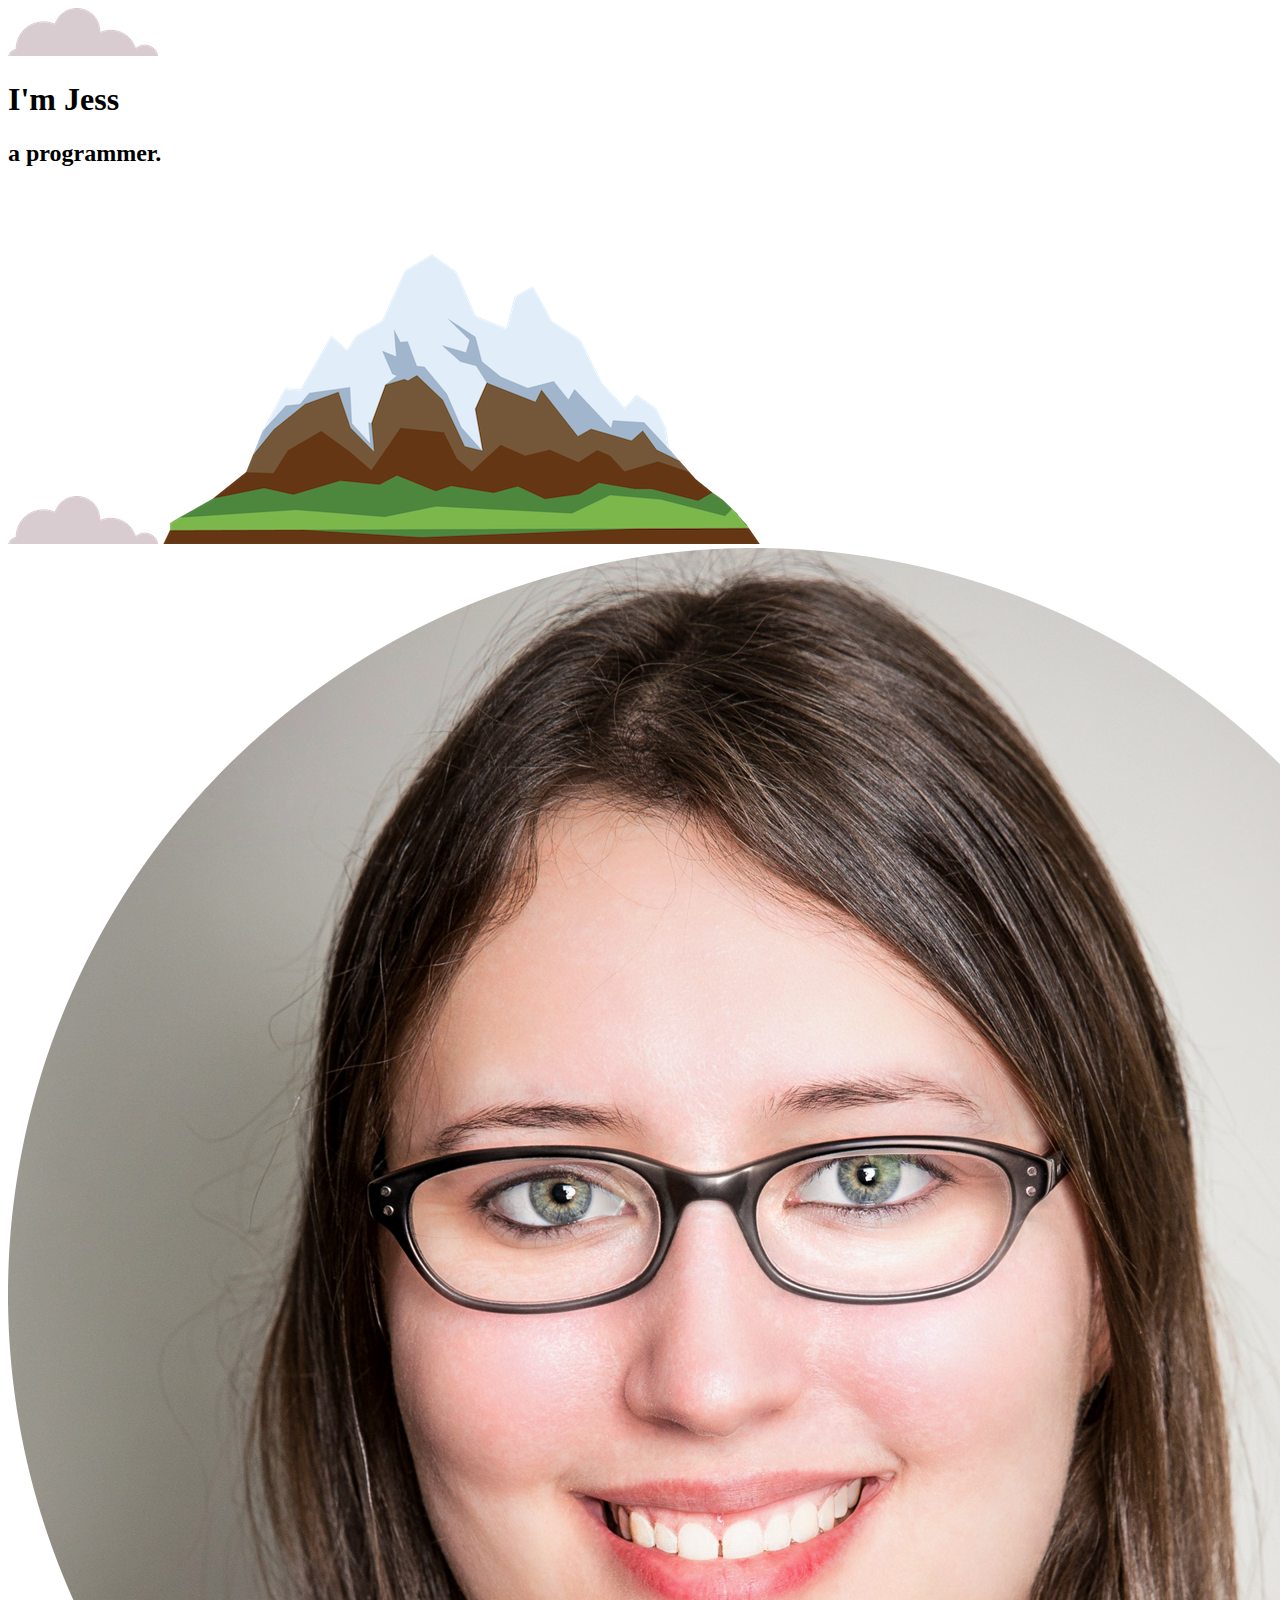
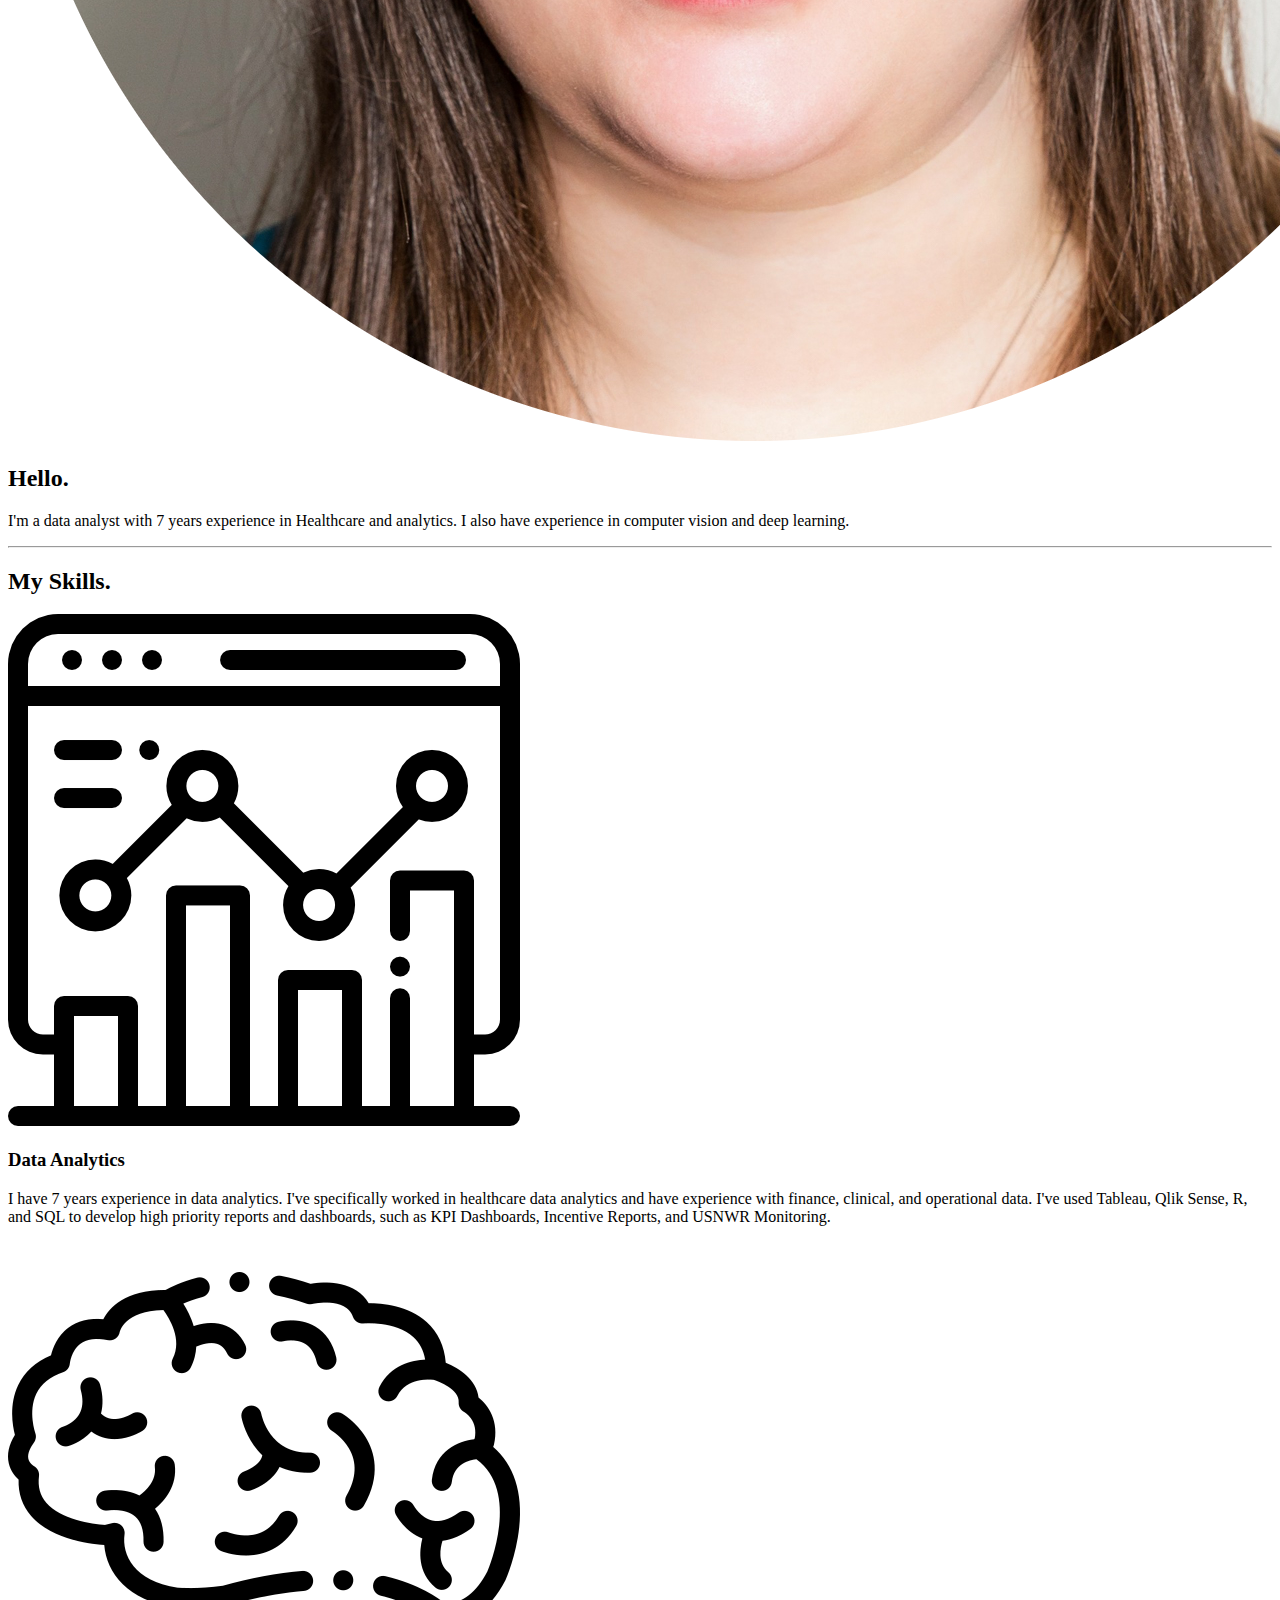
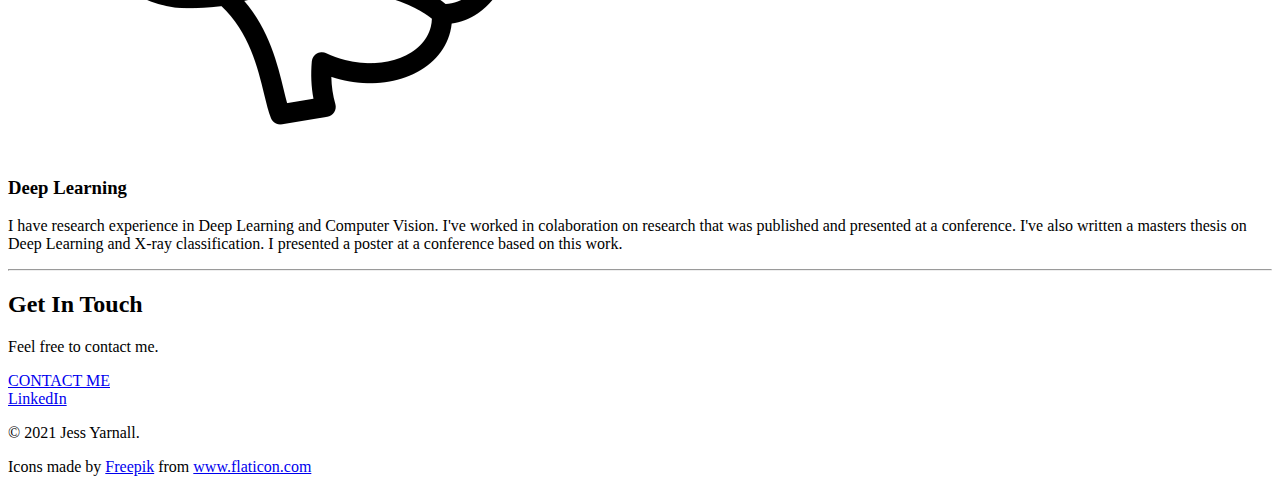
==== docs/index.html @ ccbbdfe1 "update folders" ====
<!DOCTYPE html>
<html lang="en" dir="ltr">

<head>
  <meta charset="utf-8">
  <title>Jess Yarnall</title>
  <link href="https://fonts.googleapis.com/css2?family=Jost:wght@300&family=Kaushan+Script&family=Nanum+Pen+Script&display=swap" rel="stylesheet">
  <link rel="stylesheet" href="css/styles.css">
</head>

<body>
  <div class="top-container">
    <img class="top-cloud" src="images/cloud.png" alt="cloud-img">
    <h1>I'm Jess</h1>
    <h2>a <span>pro</span>grammer.</h2>
    <img class="bottom-cloud" src="images/cloud.png" alt="cloud-img">
    <img src="images/mountain.png" alt="mountain-img">
  </div>
  <div class="middle-container">
    <div class="profile">
      <img class='profile-picture' src="images/jyarnall-modified.png" alt="Jess profile">
      <h2>Hello.</h2>
      <p>I'm a data analyst with 7 years experience in Healthcare and analytics. I also have experience in computer vision and deep learning.</p>
    </div>
    <hr>
    <div class="skills">
      <h2>My Skills.</h2>
      <div class="skill-row">
        <img class="skill-icons" src="images/analytics.png" alt="">
        <h3>Data Analytics</h3>
        <p>I have 7 years experience in data analytics. I've specifically worked in healthcare data analytics and have experience with finance, clinical, and operational data.
        I've used Tableau, Qlik Sense, R, and SQL to develop high priority reports and dashboards, such as KPI Dashboards, Incentive Reports, and USNWR Monitoring.</p>
      </div>
      <div class="skill-row">
        <img class="skill-icons" src="images/brainstorm.png" alt="">
        <h3>Deep Learning</h3>
        <p>I have research experience in Deep Learning and Computer Vision. I've worked in colaboration on research that was published and presented at a conference. I've also
          written a masters thesis on Deep Learning and X-ray classification. I presented a poster at a conference based on this work.</p>
      </div>
    </div>
    <hr>
    <div class="contact-me">
      <h2>Get In Touch</h2>
      <!-- <h3>Lorem ipsum dolor sit amet, non elit.</h3> -->
      <p>Feel free to contact me.</p>
      <a class="btn" href="mailto:jesseyarnall@gmail.com">CONTACT ME</a>
    </div>
  </div>


  <div class="bottom-container">
    <a class="footer-link" href="https://www.linkedin.com/in/jessica-yarnall/">LinkedIn</a>
    <!--
    <a class="footer-link" href="https://twitter.com/">Twitter</a>
    <a class="footer-link" href="https://www.appbrewery.co/">Website</a>
    -->
    <p>© 2021 Jess Yarnall.</p>
  </div>
  <div class="footer-refs">Icons made by <a href="https://www.freepik.com" title="Freepik">Freepik</a> from <a href="https://www.flaticon.com/" title="Flaticon">www.flaticon.com</a></div>
</body>

</html>
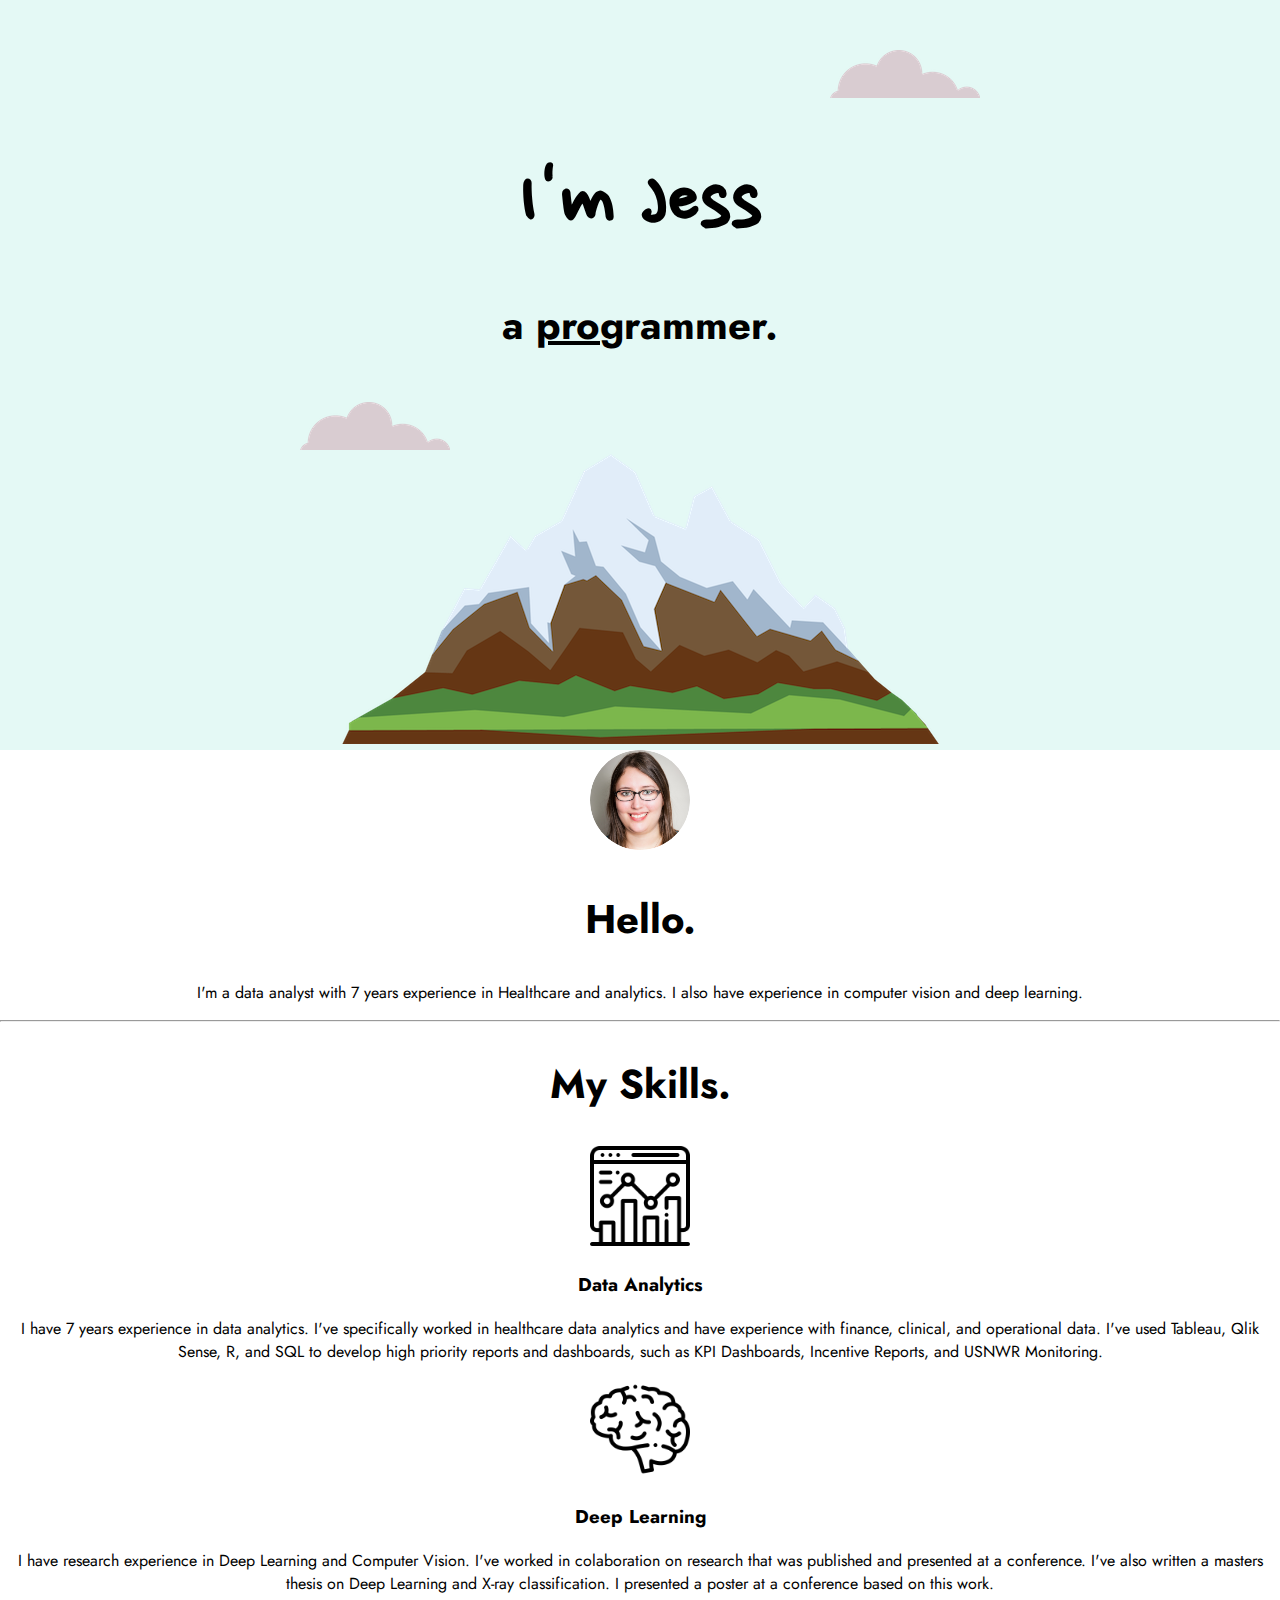
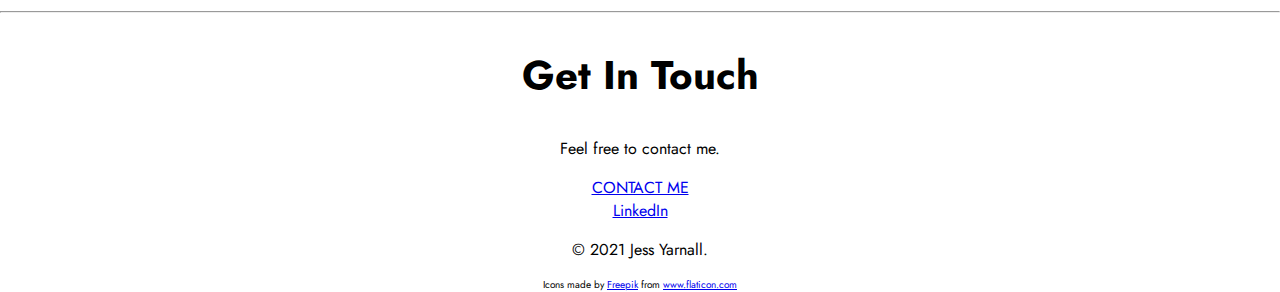
==== commit 7f062ffb: "update filepath" ====
--- a/docs/index.html
+++ b/docs/index.html
@@ -1,62 +1,62 @@
-<!DOCTYPE html>
-<html lang="en" dir="ltr">
-
-<head>
-  <meta charset="utf-8">
-  <title>Jess Yarnall</title>
-  <link href="https://fonts.googleapis.com/css2?family=Jost:wght@300&family=Kaushan+Script&family=Nanum+Pen+Script&display=swap" rel="stylesheet">
-  <link rel="stylesheet" href="css/styles.css">
-</head>
-
-<body>
-  <div class="top-container">
-    <img class="top-cloud" src="images/cloud.png" alt="cloud-img">
-    <h1>I'm Jess</h1>
-    <h2>a <span>pro</span>grammer.</h2>
-    <img class="bottom-cloud" src="images/cloud.png" alt="cloud-img">
-    <img src="images/mountain.png" alt="mountain-img">
-  </div>
-  <div class="middle-container">
-    <div class="profile">
-      <img class='profile-picture' src="images/jyarnall-modified.png" alt="Jess profile">
-      <h2>Hello.</h2>
-      <p>I'm a data analyst with 7 years experience in Healthcare and analytics. I also have experience in computer vision and deep learning.</p>
-    </div>
-    <hr>
-    <div class="skills">
-      <h2>My Skills.</h2>
-      <div class="skill-row">
-        <img class="skill-icons" src="images/analytics.png" alt="">
-        <h3>Data Analytics</h3>
-        <p>I have 7 years experience in data analytics. I've specifically worked in healthcare data analytics and have experience with finance, clinical, and operational data.
-        I've used Tableau, Qlik Sense, R, and SQL to develop high priority reports and dashboards, such as KPI Dashboards, Incentive Reports, and USNWR Monitoring.</p>
-      </div>
-      <div class="skill-row">
-        <img class="skill-icons" src="images/brainstorm.png" alt="">
-        <h3>Deep Learning</h3>
-        <p>I have research experience in Deep Learning and Computer Vision. I've worked in colaboration on research that was published and presented at a conference. I've also
-          written a masters thesis on Deep Learning and X-ray classification. I presented a poster at a conference based on this work.</p>
-      </div>
-    </div>
-    <hr>
-    <div class="contact-me">
-      <h2>Get In Touch</h2>
-      <!-- <h3>Lorem ipsum dolor sit amet, non elit.</h3> -->
-      <p>Feel free to contact me.</p>
-      <a class="btn" href="mailto:jesseyarnall@gmail.com">CONTACT ME</a>
-    </div>
-  </div>
-
-
-  <div class="bottom-container">
-    <a class="footer-link" href="https://www.linkedin.com/in/jessica-yarnall/">LinkedIn</a>
-    <!--
-    <a class="footer-link" href="https://twitter.com/">Twitter</a>
-    <a class="footer-link" href="https://www.appbrewery.co/">Website</a>
-    -->
-    <p>© 2021 Jess Yarnall.</p>
-  </div>
-  <div class="footer-refs">Icons made by <a href="https://www.freepik.com" title="Freepik">Freepik</a> from <a href="https://www.flaticon.com/" title="Flaticon">www.flaticon.com</a></div>
-</body>
-
-</html>
+<!DOCTYPE html>
+<html lang="en" dir="ltr">
+
+<head>
+  <meta charset="utf-8">
+  <title>Jess Yarnall</title>
+  <link href="https://fonts.googleapis.com/css2?family=Jost:wght@300&family=Kaushan+Script&family=Nanum+Pen+Script&display=swap" rel="stylesheet">
+  <link rel="stylesheet" href="CSS/styles.css">
+</head>
+
+<body>
+  <div class="top-container">
+    <img class="top-cloud" src="images/cloud.png" alt="cloud-img">
+    <h1>I'm Jess</h1>
+    <h2>a <span>pro</span>grammer.</h2>
+    <img class="bottom-cloud" src="images/cloud.png" alt="cloud-img">
+    <img src="images/mountain.png" alt="mountain-img">
+  </div>
+  <div class="middle-container">
+    <div class="profile">
+      <img class='profile-picture' src="images/jyarnall-modified.png" alt="Jess profile">
+      <h2>Hello.</h2>
+      <p>I'm a data analyst with 7 years experience in Healthcare and analytics. I also have experience in computer vision and deep learning.</p>
+    </div>
+    <hr>
+    <div class="skills">
+      <h2>My Skills.</h2>
+      <div class="skill-row">
+        <img class="skill-icons" src="images/analytics.png" alt="">
+        <h3>Data Analytics</h3>
+        <p>I have 7 years experience in data analytics. I've specifically worked in healthcare data analytics and have experience with finance, clinical, and operational data.
+        I've used Tableau, Qlik Sense, R, and SQL to develop high priority reports and dashboards, such as KPI Dashboards, Incentive Reports, and USNWR Monitoring.</p>
+      </div>
+      <div class="skill-row">
+        <img class="skill-icons" src="images/brainstorm.png" alt="">
+        <h3>Deep Learning</h3>
+        <p>I have research experience in Deep Learning and Computer Vision. I've worked in colaboration on research that was published and presented at a conference. I've also
+          written a masters thesis on Deep Learning and X-ray classification. I presented a poster at a conference based on this work.</p>
+      </div>
+    </div>
+    <hr>
+    <div class="contact-me">
+      <h2>Get In Touch</h2>
+      <!-- <h3>Lorem ipsum dolor sit amet, non elit.</h3> -->
+      <p>Feel free to contact me.</p>
+      <a class="btn" href="mailto:jesseyarnall@gmail.com">CONTACT ME</a>
+    </div>
+  </div>
+
+
+  <div class="bottom-container">
+    <a class="footer-link" href="https://www.linkedin.com/in/jessica-yarnall/">LinkedIn</a>
+    <!--
+    <a class="footer-link" href="https://twitter.com/">Twitter</a>
+    <a class="footer-link" href="https://www.appbrewery.co/">Website</a>
+    -->
+    <p>© 2021 Jess Yarnall.</p>
+  </div>
+  <div class="footer-refs">Icons made by <a href="https://www.freepik.com" title="Freepik">Freepik</a> from <a href="https://www.flaticon.com/" title="Flaticon">www.flaticon.com</a></div>
+</body>
+
+</html>
--- a/docs/CSS/styles.css
+++ b/docs/CSS/styles.css
@@ -0,0 +1,58 @@
+body {
+  margin: 0;
+  text-align: center;
+  font-family: 'Jost', sans-serif;
+}
+
+h1 {
+  font-size: 5.625rem;
+  margin: 50px auto 0 auto;
+  font-family: 'Nanum Pen Script', cursive;
+}
+
+h2 {
+  font-size: 2.5rem;
+  font-family: 'Jost', sans-serif;
+}
+
+.top-container {
+  background-color: #E4F9F5;
+  position: relative;
+  padding-top: 100px;
+}
+
+.middle-container {
+
+}
+
+.bottom-container {
+
+}
+.top-cloud{
+  position: absolute;
+  top: 50px;
+  right: 300px
+}
+
+.bottom-cloud {
+  position: absolute;
+  left: 300px;
+  bottom: 300px;
+}
+
+span{
+  text-decoration: underline;
+}
+
+.profile-picture {
+  border-radius: 100%;
+  width: 100px;
+}
+
+.skill-icons {
+  width: 100px
+}
+
+.footer-refs {
+  font-size: 10px;
+}
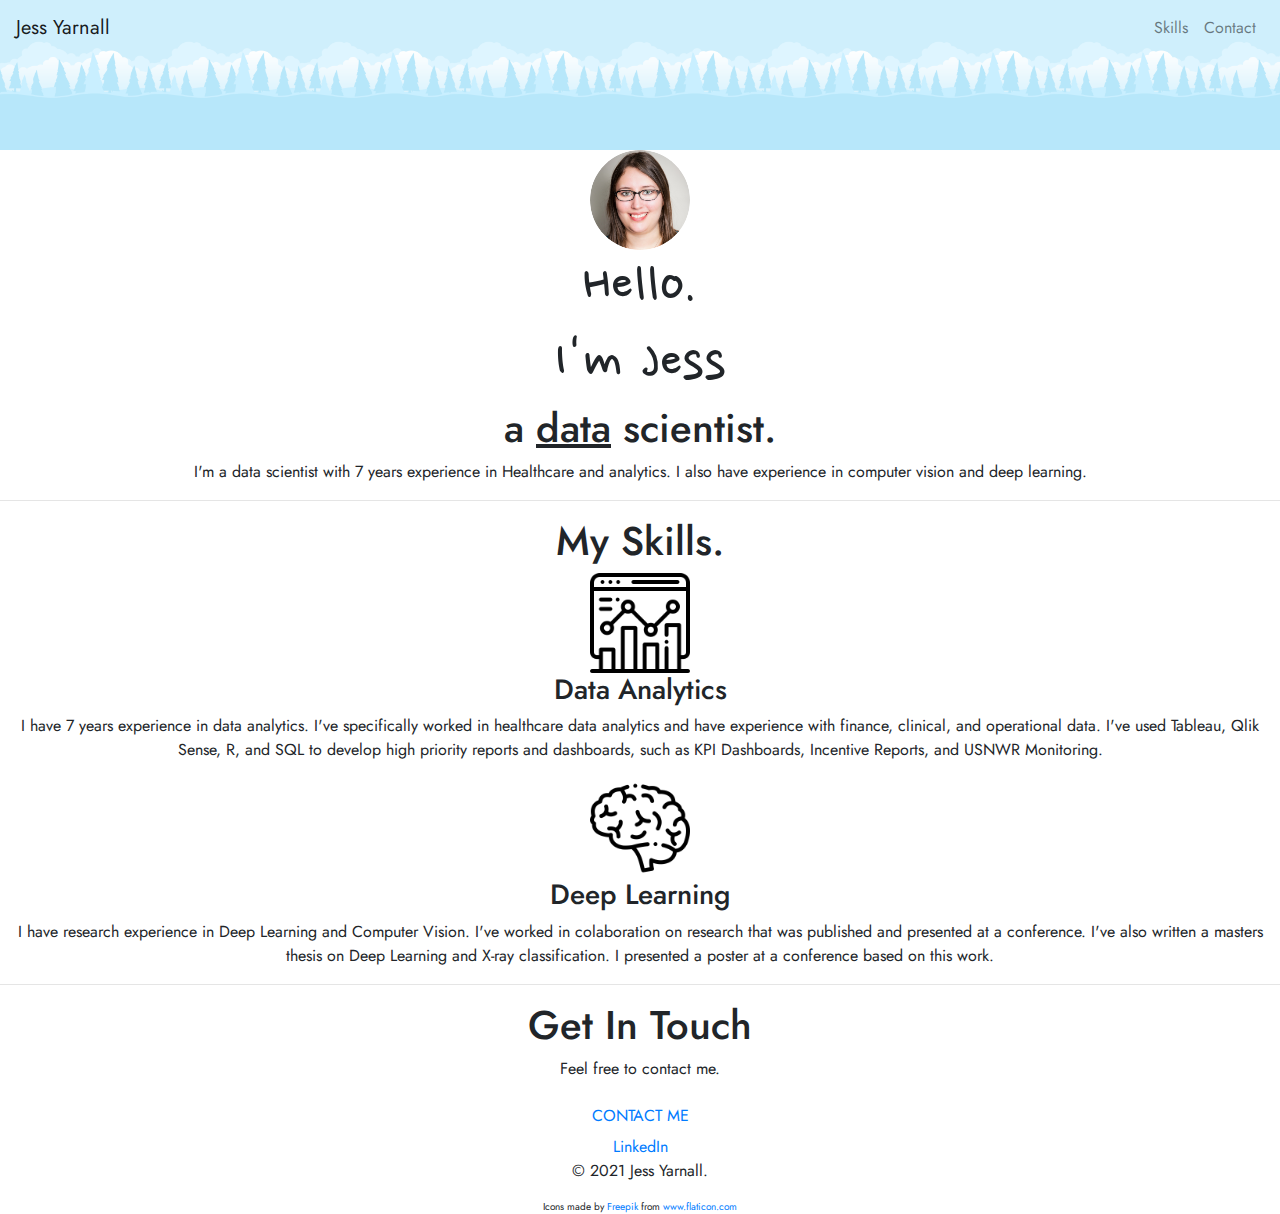
==== commit f60a9643: "Update with bootstrap" ====
--- a/docs/index.html
+++ b/docs/index.html
@@ -4,26 +4,56 @@
 <head>
   <meta charset="utf-8">
   <title>Jess Yarnall</title>
+    <link rel="stylesheet" href="https://maxcdn.bootstrapcdn.com/bootstrap/4.0.0/css/bootstrap.min.css" integrity="sha384-Gn5384xqQ1aoWXA+058RXPxPg6fy4IWvTNh0E263XmFcJlSAwiGgFAW/dAiS6JXm" crossorigin="anonymous">
   <link href="https://fonts.googleapis.com/css2?family=Jost:wght@300&family=Kaushan+Script&family=Nanum+Pen+Script&display=swap" rel="stylesheet">
   <link rel="stylesheet" href="CSS/styles.css">
+
+  <!-- Bootstrap Scripts -->
+  <script src="https://code.jquery.com/jquery-3.2.1.slim.min.js" integrity="sha384-KJ3o2DKtIkvYIK3UENzmM7KCkRr/rE9/Qpg6aAZGJwFDMVNA/GpGFF93hXpG5KkN" crossorigin="anonymous"></script>
+  <script src="https://cdnjs.cloudflare.com/ajax/libs/popper.js/1.12.9/umd/popper.min.js" integrity="sha384-ApNbgh9B+Y1QKtv3Rn7W3mgPxhU9K/ScQsAP7hUibX39j7fakFPskvXusvfa0b4Q" crossorigin="anonymous"></script>
+  <script src="https://maxcdn.bootstrapcdn.com/bootstrap/4.0.0/js/bootstrap.min.js" integrity="sha384-JZR6Spejh4U02d8jOt6vLEHfe/JQGiRRSQQxSfFWpi1MquVdAyjUar5+76PVCmYl" crossorigin="anonymous"></script>
 </head>
 
 <body>
   <div class="top-container">
-    <img class="top-cloud" src="images/cloud.png" alt="cloud-img">
-    <h1>I'm Jess</h1>
-    <h2>a <span>pro</span>grammer.</h2>
-    <img class="bottom-cloud" src="images/cloud.png" alt="cloud-img">
-    <img src="images/mountain.png" alt="mountain-img">
+    <nav class="navbar navbar-expand-lg navbar-light">
+
+      <a class="navbar-brand" href="">Jess Yarnall</a>
+
+      <button class="navbar-toggler" type="button" data-toggle="collapse" data-target="#navbarTogglerDemo02">
+          <span class="navbar-toggler-icon"></span>
+      </button>
+
+      <div class="collapse navbar-collapse" id="navbarTogglerDemo02">
+
+        <ul class="navbar-nav ml-auto">
+          <li class="nav-item">
+            <a class="nav-link" href="#skills">Skills</a>
+          </li>
+          <li class="nav-item">
+            <a class="nav-link" href="#footer">Contact</a>
+          </li>
+        </ul>
+
+      </div>
+    </nav>
+
+    <!-- <img class="top-cloud" src="images/cloud.png" alt="cloud-img"> -->
+    <!-- <img class="bottom-cloud" src="images/cloud.png" alt="cloud-img"> -->
+    <!-- <img src="images/backgroundForest.png" alt="mountain-img"> -->
   </div>
   <div class="middle-container">
     <div class="profile">
       <img class='profile-picture' src="images/jyarnall-modified.png" alt="Jess profile">
-      <h2>Hello.</h2>
-      <p>I'm a data analyst with 7 years experience in Healthcare and analytics. I also have experience in computer vision and deep learning.</p>
+      <div>
+        <h1>Hello.</h1>
+        <h1>I'm Jess</h1>
+        <h2>a <span>data</span> scientist.</h2>
+      </div>
+      <p>I'm a data scientist with 7 years experience in Healthcare and analytics. I also have experience in computer vision and deep learning.</p>
     </div>
     <hr>
-    <div class="skills">
+    <div class="skills" id="skills">
       <h2>My Skills.</h2>
       <div class="skill-row">
         <img class="skill-icons" src="images/analytics.png" alt="">
@@ -39,7 +69,7 @@
       </div>
     </div>
     <hr>
-    <div class="contact-me">
+    <div class="contact-me" id="footer">
       <h2>Get In Touch</h2>
       <!-- <h3>Lorem ipsum dolor sit amet, non elit.</h3> -->
       <p>Feel free to contact me.</p>
--- a/docs/CSS/styles.css
+++ b/docs/CSS/styles.css
@@ -1,58 +1,62 @@
-body {
-  margin: 0;
-  text-align: center;
-  font-family: 'Jost', sans-serif;
-}
-
-h1 {
-  font-size: 5.625rem;
-  margin: 50px auto 0 auto;
-  font-family: 'Nanum Pen Script', cursive;
-}
-
-h2 {
-  font-size: 2.5rem;
-  font-family: 'Jost', sans-serif;
-}
-
-.top-container {
-  background-color: #E4F9F5;
-  position: relative;
-  padding-top: 100px;
-}
-
-.middle-container {
-
-}
-
-.bottom-container {
-
-}
-.top-cloud{
-  position: absolute;
-  top: 50px;
-  right: 300px
-}
-
-.bottom-cloud {
-  position: absolute;
-  left: 300px;
-  bottom: 300px;
-}
-
-span{
-  text-decoration: underline;
-}
-
-.profile-picture {
-  border-radius: 100%;
-  width: 100px;
-}
-
-.skill-icons {
-  width: 100px
-}
-
-.footer-refs {
-  font-size: 10px;
-}
+body {
+  margin: 0;
+  text-align: center;
+  font-family: 'Jost', sans-serif;
+}
+
+h1 {
+  font-size: 4rem;
+  margin: 0px auto 0 auto;
+  font-family: 'Nanum Pen Script', cursive;
+}
+
+h2 {
+  font-size: 2.5rem;
+  font-family: 'Jost', sans-serif;
+}
+
+.top-container {
+  background-color: #E4F9F5;
+  background-image: url("../images/backgroundForest.png");
+  background-repeat: repeat-x;
+  background-size: 150px;
+  position: relative;
+  height: 150px;
+
+}
+
+.middle-container {
+
+}
+
+.bottom-container {
+
+}
+.top-cloud{
+  position: absolute;
+  top: 50px;
+  right: 300px
+}
+
+.bottom-cloud {
+  position: absolute;
+  left: 300px;
+  bottom: 300px;
+}
+
+span{
+  text-decoration: underline;
+}
+
+.profile-picture {
+  border-radius: 100%;
+  width: 100px;
+}
+
+.skill-icons {
+  width: 100px
+}
+
+.footer-refs {
+  font-size: 10px;
+}
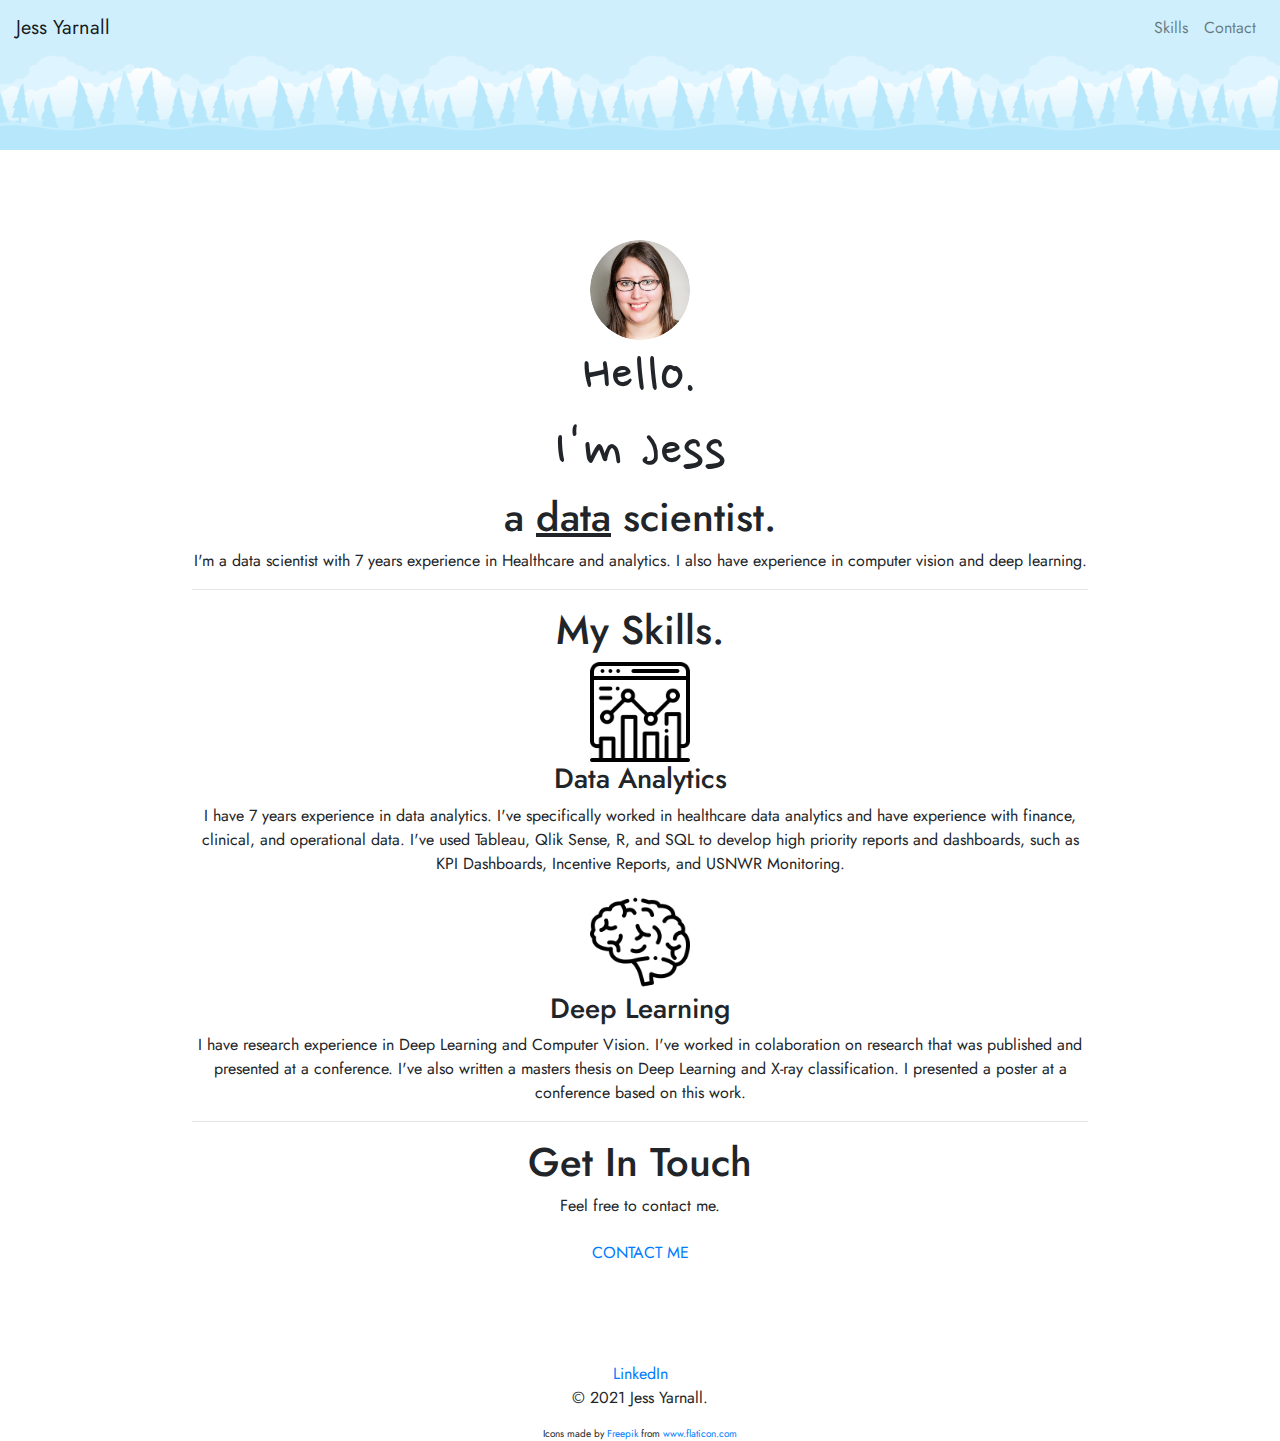
==== commit 518dbe0d: "add responsive layout" ====
--- a/docs/index.html
+++ b/docs/index.html
@@ -1,92 +1,97 @@
-<!DOCTYPE html>
-<html lang="en" dir="ltr">
-
-<head>
-  <meta charset="utf-8">
-  <title>Jess Yarnall</title>
-    <link rel="stylesheet" href="https://maxcdn.bootstrapcdn.com/bootstrap/4.0.0/css/bootstrap.min.css" integrity="sha384-Gn5384xqQ1aoWXA+058RXPxPg6fy4IWvTNh0E263XmFcJlSAwiGgFAW/dAiS6JXm" crossorigin="anonymous">
-  <link href="https://fonts.googleapis.com/css2?family=Jost:wght@300&family=Kaushan+Script&family=Nanum+Pen+Script&display=swap" rel="stylesheet">
-  <link rel="stylesheet" href="CSS/styles.css">
-
-  <!-- Bootstrap Scripts -->
-  <script src="https://code.jquery.com/jquery-3.2.1.slim.min.js" integrity="sha384-KJ3o2DKtIkvYIK3UENzmM7KCkRr/rE9/Qpg6aAZGJwFDMVNA/GpGFF93hXpG5KkN" crossorigin="anonymous"></script>
-  <script src="https://cdnjs.cloudflare.com/ajax/libs/popper.js/1.12.9/umd/popper.min.js" integrity="sha384-ApNbgh9B+Y1QKtv3Rn7W3mgPxhU9K/ScQsAP7hUibX39j7fakFPskvXusvfa0b4Q" crossorigin="anonymous"></script>
-  <script src="https://maxcdn.bootstrapcdn.com/bootstrap/4.0.0/js/bootstrap.min.js" integrity="sha384-JZR6Spejh4U02d8jOt6vLEHfe/JQGiRRSQQxSfFWpi1MquVdAyjUar5+76PVCmYl" crossorigin="anonymous"></script>
-</head>
-
-<body>
-  <div class="top-container">
-    <nav class="navbar navbar-expand-lg navbar-light">
-
-      <a class="navbar-brand" href="">Jess Yarnall</a>
-
-      <button class="navbar-toggler" type="button" data-toggle="collapse" data-target="#navbarTogglerDemo02">
-          <span class="navbar-toggler-icon"></span>
-      </button>
-
-      <div class="collapse navbar-collapse" id="navbarTogglerDemo02">
-
-        <ul class="navbar-nav ml-auto">
-          <li class="nav-item">
-            <a class="nav-link" href="#skills">Skills</a>
-          </li>
-          <li class="nav-item">
-            <a class="nav-link" href="#footer">Contact</a>
-          </li>
-        </ul>
-
-      </div>
-    </nav>
-
-    <!-- <img class="top-cloud" src="images/cloud.png" alt="cloud-img"> -->
-    <!-- <img class="bottom-cloud" src="images/cloud.png" alt="cloud-img"> -->
-    <!-- <img src="images/backgroundForest.png" alt="mountain-img"> -->
-  </div>
-  <div class="middle-container">
-    <div class="profile">
-      <img class='profile-picture' src="images/jyarnall-modified.png" alt="Jess profile">
-      <div>
-        <h1>Hello.</h1>
-        <h1>I'm Jess</h1>
-        <h2>a <span>data</span> scientist.</h2>
-      </div>
-      <p>I'm a data scientist with 7 years experience in Healthcare and analytics. I also have experience in computer vision and deep learning.</p>
-    </div>
-    <hr>
-    <div class="skills" id="skills">
-      <h2>My Skills.</h2>
-      <div class="skill-row">
-        <img class="skill-icons" src="images/analytics.png" alt="">
-        <h3>Data Analytics</h3>
-        <p>I have 7 years experience in data analytics. I've specifically worked in healthcare data analytics and have experience with finance, clinical, and operational data.
-        I've used Tableau, Qlik Sense, R, and SQL to develop high priority reports and dashboards, such as KPI Dashboards, Incentive Reports, and USNWR Monitoring.</p>
-      </div>
-      <div class="skill-row">
-        <img class="skill-icons" src="images/brainstorm.png" alt="">
-        <h3>Deep Learning</h3>
-        <p>I have research experience in Deep Learning and Computer Vision. I've worked in colaboration on research that was published and presented at a conference. I've also
-          written a masters thesis on Deep Learning and X-ray classification. I presented a poster at a conference based on this work.</p>
-      </div>
-    </div>
-    <hr>
-    <div class="contact-me" id="footer">
-      <h2>Get In Touch</h2>
-      <!-- <h3>Lorem ipsum dolor sit amet, non elit.</h3> -->
-      <p>Feel free to contact me.</p>
-      <a class="btn" href="mailto:jesseyarnall@gmail.com">CONTACT ME</a>
-    </div>
-  </div>
-
-
-  <div class="bottom-container">
-    <a class="footer-link" href="https://www.linkedin.com/in/jessica-yarnall/">LinkedIn</a>
-    <!--
-    <a class="footer-link" href="https://twitter.com/">Twitter</a>
-    <a class="footer-link" href="https://www.appbrewery.co/">Website</a>
-    -->
-    <p>© 2021 Jess Yarnall.</p>
-  </div>
-  <div class="footer-refs">Icons made by <a href="https://www.freepik.com" title="Freepik">Freepik</a> from <a href="https://www.flaticon.com/" title="Flaticon">www.flaticon.com</a></div>
-</body>
-
-</html>
+<!DOCTYPE html>
+<html lang="en" dir="ltr">
+
+<head>
+  <meta charset="utf-8">
+  <title>Jess Yarnall</title>
+  <link rel="stylesheet" href="https://maxcdn.bootstrapcdn.com/bootstrap/4.0.0/css/bootstrap.min.css" integrity="sha384-Gn5384xqQ1aoWXA+058RXPxPg6fy4IWvTNh0E263XmFcJlSAwiGgFAW/dAiS6JXm" crossorigin="anonymous">
+  <link href="https://fonts.googleapis.com/css2?family=Jost:wght@300&family=Kaushan+Script&family=Nanum+Pen+Script&display=swap" rel="stylesheet">
+  <link rel="stylesheet" href="CSS/styles.css">
+
+  <!-- Bootstrap Scripts -->
+  <script src="https://code.jquery.com/jquery-3.2.1.slim.min.js" integrity="sha384-KJ3o2DKtIkvYIK3UENzmM7KCkRr/rE9/Qpg6aAZGJwFDMVNA/GpGFF93hXpG5KkN" crossorigin="anonymous"></script>
+  <script src="https://cdnjs.cloudflare.com/ajax/libs/popper.js/1.12.9/umd/popper.min.js" integrity="sha384-ApNbgh9B+Y1QKtv3Rn7W3mgPxhU9K/ScQsAP7hUibX39j7fakFPskvXusvfa0b4Q" crossorigin="anonymous"></script>
+  <script src="https://maxcdn.bootstrapcdn.com/bootstrap/4.0.0/js/bootstrap.min.js" integrity="sha384-JZR6Spejh4U02d8jOt6vLEHfe/JQGiRRSQQxSfFWpi1MquVdAyjUar5+76PVCmYl" crossorigin="anonymous"></script>
+</head>
+
+<body>
+  <div class="top-container">
+    <nav class="navbar navbar-expand-lg navbar-light">
+
+      <a class="navbar-brand" href="">Jess Yarnall</a>
+
+      <button class="navbar-toggler" type="button" data-toggle="collapse" data-target="#navbarTogglerDemo02">
+        <span class="navbar-toggler-icon"></span>
+      </button>
+
+      <div class="collapse navbar-collapse" id="navbarTogglerDemo02">
+
+        <ul class="navbar-nav ml-auto">
+          <li class="nav-item">
+            <a class="nav-link" href="#skills">Skills</a>
+          </li>
+          <li class="nav-item">
+            <a class="nav-link" href="#footer">Contact</a>
+          </li>
+        </ul>
+
+      </div>
+    </nav>
+
+    <!-- <img class="top-cloud" src="images/cloud.png" alt="cloud-img"> -->
+    <!-- <img class="bottom-cloud" src="images/cloud.png" alt="cloud-img"> -->
+    <!-- <img src="images/backgroundForest.png" alt="mountain-img"> -->
+  </div>
+  <div class="container-fluid">
+    <div "middle-container">
+      <div class="row">
+        <div class="col-md-12 col-sm-4">
+          <div class="profile">
+            <img class='profile-picture' src="images/jyarnall-modified.png" alt="Jess profile">
+            <div>
+              <h1>Hello.</h1>
+              <h1>I'm Jess</h1>
+              <h2>a <span>data</span> scientist.</h2>
+            </div>
+            <p>I'm a data scientist with 7 years experience in Healthcare and analytics. I also have experience in computer vision and deep learning.</p>
+          </div>
+          <hr>
+          <div class="skills" id="skills">
+            <h2>My Skills.</h2>
+            <div class="skill-row">
+              <img class="skill-icons" src="images/analytics.png" alt="">
+              <h3>Data Analytics</h3>
+              <p>I have 7 years experience in data analytics. I've specifically worked in healthcare data analytics and have experience with finance, clinical, and operational data.
+                I've used Tableau, Qlik Sense, R, and SQL to develop high priority reports and dashboards, such as KPI Dashboards, Incentive Reports, and USNWR Monitoring.</p>
+            </div>
+            <div class="skill-row">
+              <img class="skill-icons" src="images/brainstorm.png" alt="">
+              <h3>Deep Learning</h3>
+              <p>I have research experience in Deep Learning and Computer Vision. I've worked in colaboration on research that was published and presented at a conference. I've also
+                written a masters thesis on Deep Learning and X-ray classification. I presented a poster at a conference based on this work.</p>
+            </div>
+          </div>
+          <hr>
+          <div class="contact-me" id="footer">
+            <h2>Get In Touch</h2>
+            <!-- <h3>Lorem ipsum dolor sit amet, non elit.</h3> -->
+            <p>Feel free to contact me.</p>
+            <a class="btn" href="mailto:jesseyarnall@gmail.com">CONTACT ME</a>
+          </div>
+        </div>
+      </div>
+    </div>
+  </div>
+
+  <div class="bottom-container">
+    <a class="footer-link" href="https://www.linkedin.com/in/jessica-yarnall/">LinkedIn</a>
+    <!--
+    <a class="footer-link" href="https://twitter.com/">Twitter</a>
+    <a class="footer-link" href="https://www.appbrewery.co/">Website</a>
+    -->
+    <p>© 2021 Jess Yarnall.</p>
+  </div>
+  <div class="footer-refs">Icons made by <a href="https://www.freepik.com" title="Freepik">Freepik</a> from <a href="https://www.flaticon.com/" title="Flaticon">www.flaticon.com</a></div>
+</body>
+
+</html>
--- a/docs/CSS/styles.css
+++ b/docs/CSS/styles.css
@@ -15,11 +15,16 @@
   font-family: 'Jost', sans-serif;
 }
 
+/* Containers */
+
+.container-fluid{
+  padding: 7% 15%;
+}
+
 .top-container {
-  background-color: #E4F9F5;
   background-image: url("../images/backgroundForest.png");
   background-repeat: repeat-x;
-  background-size: 150px;
+  background-size: 200px;
   position: relative;
   height: 150px;
 
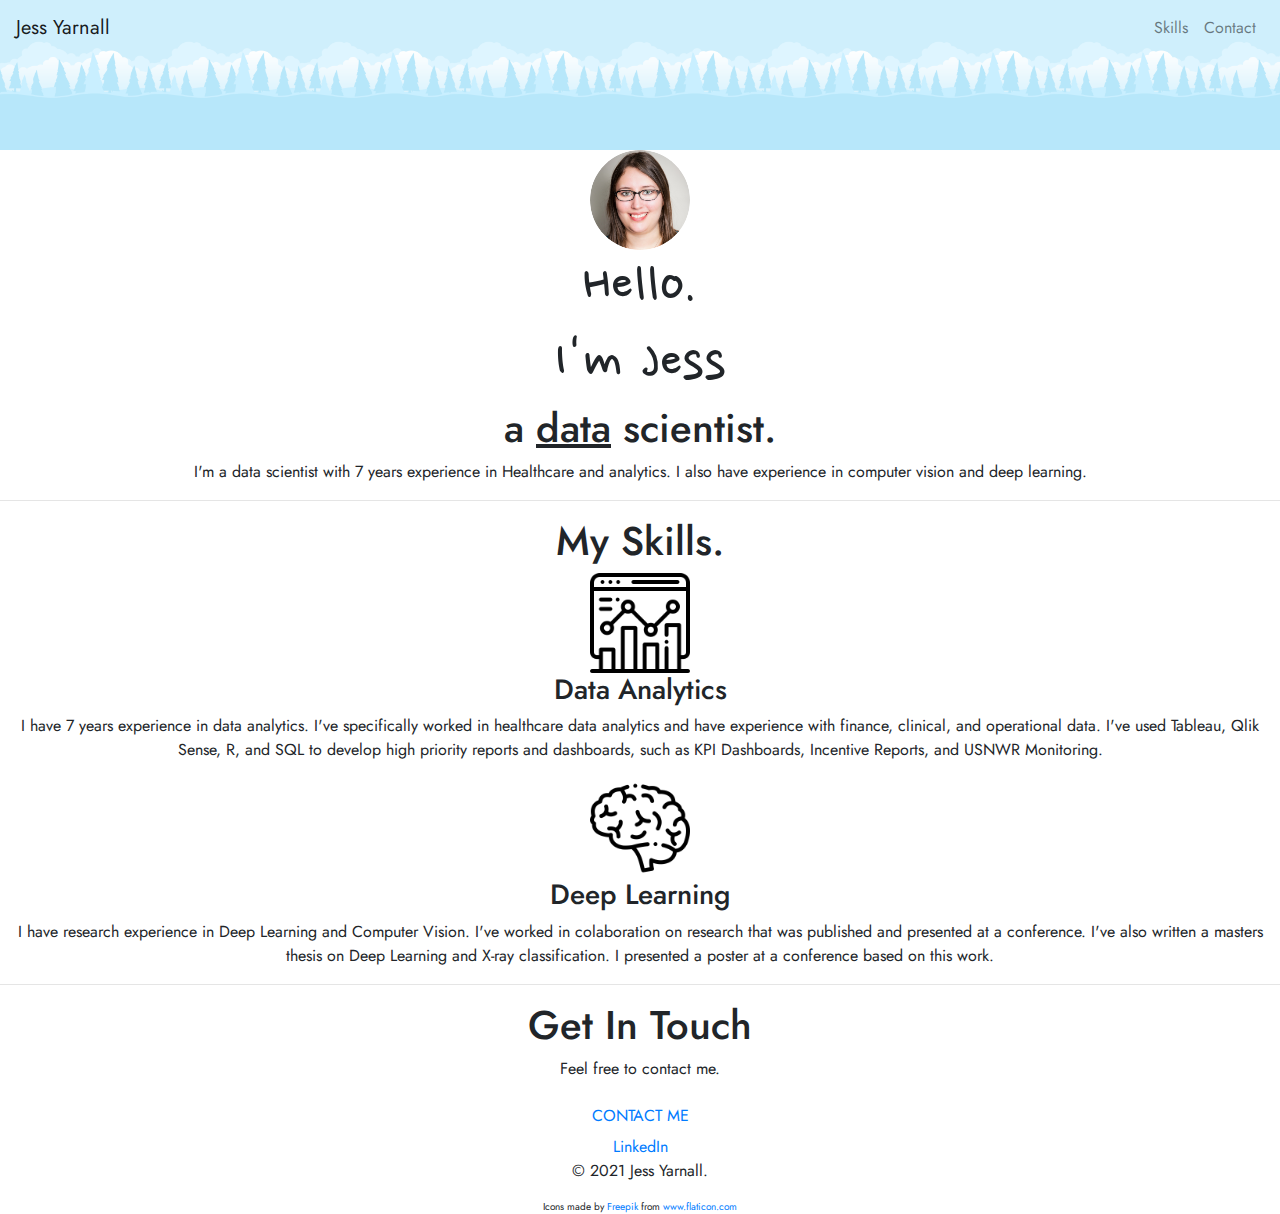
==== commit 35602e41: "Revert "add responsive layout"" ====
--- a/docs/index.html
+++ b/docs/index.html
@@ -1,97 +1,92 @@
-<!DOCTYPE html>
-<html lang="en" dir="ltr">
-
-<head>
-  <meta charset="utf-8">
-  <title>Jess Yarnall</title>
-  <link rel="stylesheet" href="https://maxcdn.bootstrapcdn.com/bootstrap/4.0.0/css/bootstrap.min.css" integrity="sha384-Gn5384xqQ1aoWXA+058RXPxPg6fy4IWvTNh0E263XmFcJlSAwiGgFAW/dAiS6JXm" crossorigin="anonymous">
-  <link href="https://fonts.googleapis.com/css2?family=Jost:wght@300&family=Kaushan+Script&family=Nanum+Pen+Script&display=swap" rel="stylesheet">
-  <link rel="stylesheet" href="CSS/styles.css">
-
-  <!-- Bootstrap Scripts -->
-  <script src="https://code.jquery.com/jquery-3.2.1.slim.min.js" integrity="sha384-KJ3o2DKtIkvYIK3UENzmM7KCkRr/rE9/Qpg6aAZGJwFDMVNA/GpGFF93hXpG5KkN" crossorigin="anonymous"></script>
-  <script src="https://cdnjs.cloudflare.com/ajax/libs/popper.js/1.12.9/umd/popper.min.js" integrity="sha384-ApNbgh9B+Y1QKtv3Rn7W3mgPxhU9K/ScQsAP7hUibX39j7fakFPskvXusvfa0b4Q" crossorigin="anonymous"></script>
-  <script src="https://maxcdn.bootstrapcdn.com/bootstrap/4.0.0/js/bootstrap.min.js" integrity="sha384-JZR6Spejh4U02d8jOt6vLEHfe/JQGiRRSQQxSfFWpi1MquVdAyjUar5+76PVCmYl" crossorigin="anonymous"></script>
-</head>
-
-<body>
-  <div class="top-container">
-    <nav class="navbar navbar-expand-lg navbar-light">
-
-      <a class="navbar-brand" href="">Jess Yarnall</a>
-
-      <button class="navbar-toggler" type="button" data-toggle="collapse" data-target="#navbarTogglerDemo02">
-        <span class="navbar-toggler-icon"></span>
-      </button>
-
-      <div class="collapse navbar-collapse" id="navbarTogglerDemo02">
-
-        <ul class="navbar-nav ml-auto">
-          <li class="nav-item">
-            <a class="nav-link" href="#skills">Skills</a>
-          </li>
-          <li class="nav-item">
-            <a class="nav-link" href="#footer">Contact</a>
-          </li>
-        </ul>
-
-      </div>
-    </nav>
-
-    <!-- <img class="top-cloud" src="images/cloud.png" alt="cloud-img"> -->
-    <!-- <img class="bottom-cloud" src="images/cloud.png" alt="cloud-img"> -->
-    <!-- <img src="images/backgroundForest.png" alt="mountain-img"> -->
-  </div>
-  <div class="container-fluid">
-    <div "middle-container">
-      <div class="row">
-        <div class="col-md-12 col-sm-4">
-          <div class="profile">
-            <img class='profile-picture' src="images/jyarnall-modified.png" alt="Jess profile">
-            <div>
-              <h1>Hello.</h1>
-              <h1>I'm Jess</h1>
-              <h2>a <span>data</span> scientist.</h2>
-            </div>
-            <p>I'm a data scientist with 7 years experience in Healthcare and analytics. I also have experience in computer vision and deep learning.</p>
-          </div>
-          <hr>
-          <div class="skills" id="skills">
-            <h2>My Skills.</h2>
-            <div class="skill-row">
-              <img class="skill-icons" src="images/analytics.png" alt="">
-              <h3>Data Analytics</h3>
-              <p>I have 7 years experience in data analytics. I've specifically worked in healthcare data analytics and have experience with finance, clinical, and operational data.
-                I've used Tableau, Qlik Sense, R, and SQL to develop high priority reports and dashboards, such as KPI Dashboards, Incentive Reports, and USNWR Monitoring.</p>
-            </div>
-            <div class="skill-row">
-              <img class="skill-icons" src="images/brainstorm.png" alt="">
-              <h3>Deep Learning</h3>
-              <p>I have research experience in Deep Learning and Computer Vision. I've worked in colaboration on research that was published and presented at a conference. I've also
-                written a masters thesis on Deep Learning and X-ray classification. I presented a poster at a conference based on this work.</p>
-            </div>
-          </div>
-          <hr>
-          <div class="contact-me" id="footer">
-            <h2>Get In Touch</h2>
-            <!-- <h3>Lorem ipsum dolor sit amet, non elit.</h3> -->
-            <p>Feel free to contact me.</p>
-            <a class="btn" href="mailto:jesseyarnall@gmail.com">CONTACT ME</a>
-          </div>
-        </div>
-      </div>
-    </div>
-  </div>
-
-  <div class="bottom-container">
-    <a class="footer-link" href="https://www.linkedin.com/in/jessica-yarnall/">LinkedIn</a>
-    <!--
-    <a class="footer-link" href="https://twitter.com/">Twitter</a>
-    <a class="footer-link" href="https://www.appbrewery.co/">Website</a>
-    -->
-    <p>© 2021 Jess Yarnall.</p>
-  </div>
-  <div class="footer-refs">Icons made by <a href="https://www.freepik.com" title="Freepik">Freepik</a> from <a href="https://www.flaticon.com/" title="Flaticon">www.flaticon.com</a></div>
-</body>
-
-</html>
+<!DOCTYPE html>
+<html lang="en" dir="ltr">
+
+<head>
+  <meta charset="utf-8">
+  <title>Jess Yarnall</title>
+    <link rel="stylesheet" href="https://maxcdn.bootstrapcdn.com/bootstrap/4.0.0/css/bootstrap.min.css" integrity="sha384-Gn5384xqQ1aoWXA+058RXPxPg6fy4IWvTNh0E263XmFcJlSAwiGgFAW/dAiS6JXm" crossorigin="anonymous">
+  <link href="https://fonts.googleapis.com/css2?family=Jost:wght@300&family=Kaushan+Script&family=Nanum+Pen+Script&display=swap" rel="stylesheet">
+  <link rel="stylesheet" href="CSS/styles.css">
+
+  <!-- Bootstrap Scripts -->
+  <script src="https://code.jquery.com/jquery-3.2.1.slim.min.js" integrity="sha384-KJ3o2DKtIkvYIK3UENzmM7KCkRr/rE9/Qpg6aAZGJwFDMVNA/GpGFF93hXpG5KkN" crossorigin="anonymous"></script>
+  <script src="https://cdnjs.cloudflare.com/ajax/libs/popper.js/1.12.9/umd/popper.min.js" integrity="sha384-ApNbgh9B+Y1QKtv3Rn7W3mgPxhU9K/ScQsAP7hUibX39j7fakFPskvXusvfa0b4Q" crossorigin="anonymous"></script>
+  <script src="https://maxcdn.bootstrapcdn.com/bootstrap/4.0.0/js/bootstrap.min.js" integrity="sha384-JZR6Spejh4U02d8jOt6vLEHfe/JQGiRRSQQxSfFWpi1MquVdAyjUar5+76PVCmYl" crossorigin="anonymous"></script>
+</head>
+
+<body>
+  <div class="top-container">
+    <nav class="navbar navbar-expand-lg navbar-light">
+
+      <a class="navbar-brand" href="">Jess Yarnall</a>
+
+      <button class="navbar-toggler" type="button" data-toggle="collapse" data-target="#navbarTogglerDemo02">
+          <span class="navbar-toggler-icon"></span>
+      </button>
+
+      <div class="collapse navbar-collapse" id="navbarTogglerDemo02">
+
+        <ul class="navbar-nav ml-auto">
+          <li class="nav-item">
+            <a class="nav-link" href="#skills">Skills</a>
+          </li>
+          <li class="nav-item">
+            <a class="nav-link" href="#footer">Contact</a>
+          </li>
+        </ul>
+
+      </div>
+    </nav>
+
+    <!-- <img class="top-cloud" src="images/cloud.png" alt="cloud-img"> -->
+    <!-- <img class="bottom-cloud" src="images/cloud.png" alt="cloud-img"> -->
+    <!-- <img src="images/backgroundForest.png" alt="mountain-img"> -->
+  </div>
+  <div class="middle-container">
+    <div class="profile">
+      <img class='profile-picture' src="images/jyarnall-modified.png" alt="Jess profile">
+      <div>
+        <h1>Hello.</h1>
+        <h1>I'm Jess</h1>
+        <h2>a <span>data</span> scientist.</h2>
+      </div>
+      <p>I'm a data scientist with 7 years experience in Healthcare and analytics. I also have experience in computer vision and deep learning.</p>
+    </div>
+    <hr>
+    <div class="skills" id="skills">
+      <h2>My Skills.</h2>
+      <div class="skill-row">
+        <img class="skill-icons" src="images/analytics.png" alt="">
+        <h3>Data Analytics</h3>
+        <p>I have 7 years experience in data analytics. I've specifically worked in healthcare data analytics and have experience with finance, clinical, and operational data.
+        I've used Tableau, Qlik Sense, R, and SQL to develop high priority reports and dashboards, such as KPI Dashboards, Incentive Reports, and USNWR Monitoring.</p>
+      </div>
+      <div class="skill-row">
+        <img class="skill-icons" src="images/brainstorm.png" alt="">
+        <h3>Deep Learning</h3>
+        <p>I have research experience in Deep Learning and Computer Vision. I've worked in colaboration on research that was published and presented at a conference. I've also
+          written a masters thesis on Deep Learning and X-ray classification. I presented a poster at a conference based on this work.</p>
+      </div>
+    </div>
+    <hr>
+    <div class="contact-me" id="footer">
+      <h2>Get In Touch</h2>
+      <!-- <h3>Lorem ipsum dolor sit amet, non elit.</h3> -->
+      <p>Feel free to contact me.</p>
+      <a class="btn" href="mailto:jesseyarnall@gmail.com">CONTACT ME</a>
+    </div>
+  </div>
+
+
+  <div class="bottom-container">
+    <a class="footer-link" href="https://www.linkedin.com/in/jessica-yarnall/">LinkedIn</a>
+    <!--
+    <a class="footer-link" href="https://twitter.com/">Twitter</a>
+    <a class="footer-link" href="https://www.appbrewery.co/">Website</a>
+    -->
+    <p>© 2021 Jess Yarnall.</p>
+  </div>
+  <div class="footer-refs">Icons made by <a href="https://www.freepik.com" title="Freepik">Freepik</a> from <a href="https://www.flaticon.com/" title="Flaticon">www.flaticon.com</a></div>
+</body>
+
+</html>
--- a/docs/CSS/styles.css
+++ b/docs/CSS/styles.css
@@ -15,16 +15,10 @@
   font-family: 'Jost', sans-serif;
 }
 
-/* Containers */
-
-.container-fluid{
-  padding: 7% 15%;
-}
-
 .top-container {
   background-image: url("../images/backgroundForest.png");
   background-repeat: repeat-x;
-  background-size: 200px;
+  background-size: 150px;
   position: relative;
   height: 150px;
 
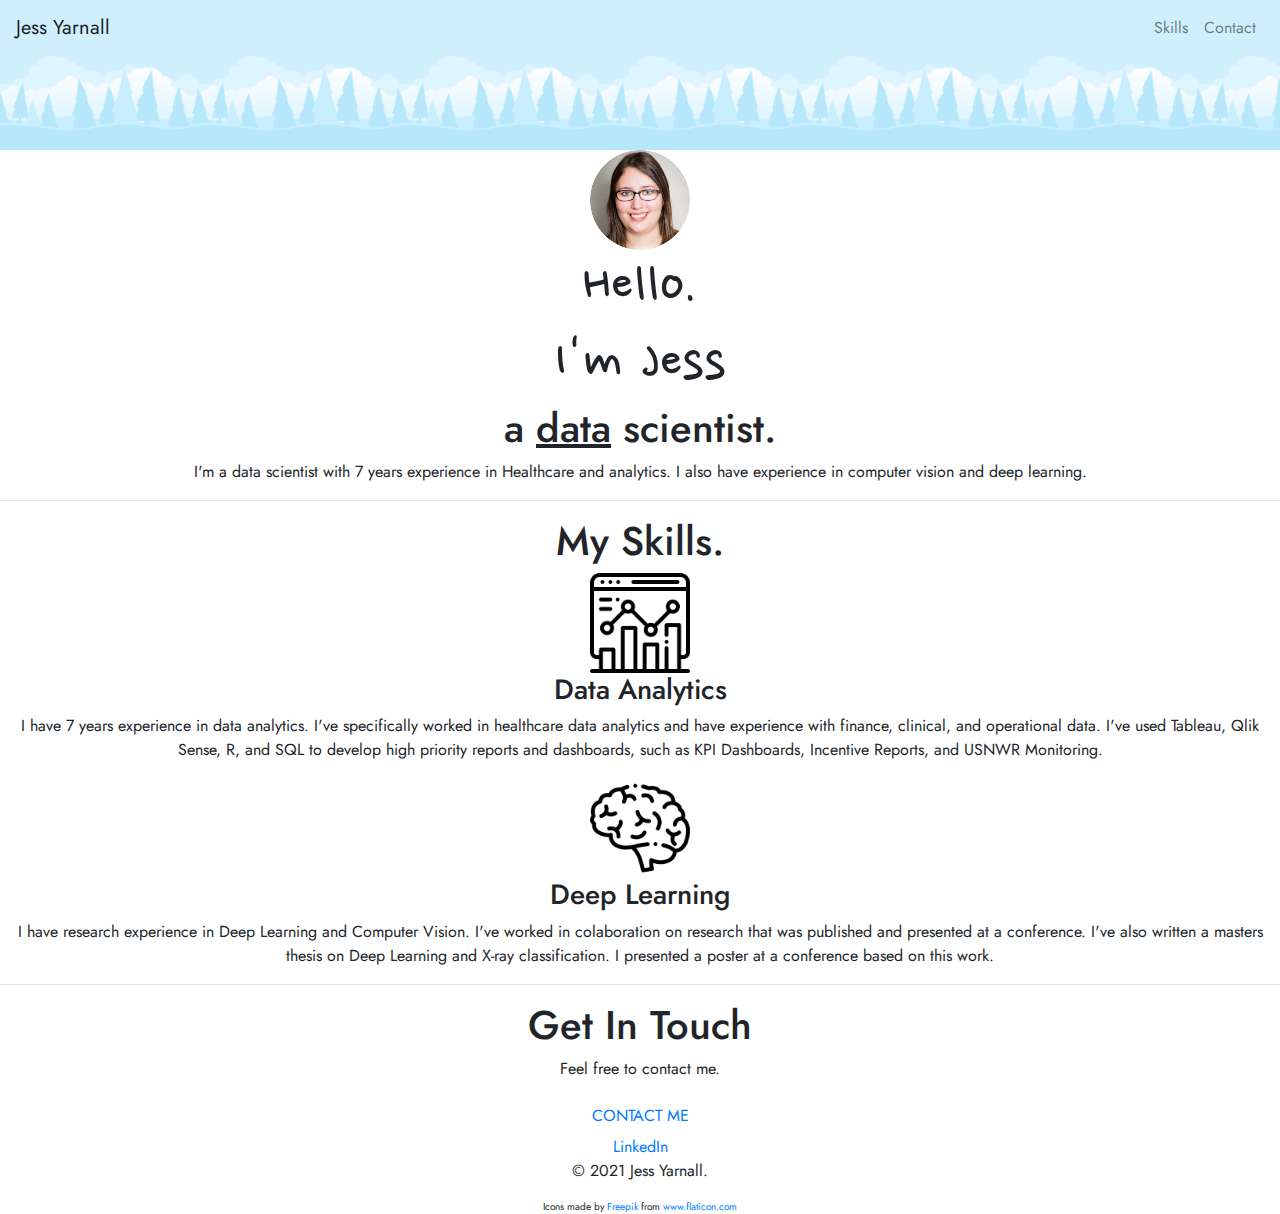
==== commit 35be7007: "fix mobile" ====
--- a/docs/index.html
+++ b/docs/index.html
@@ -7,7 +7,7 @@
     <link rel="stylesheet" href="https://maxcdn.bootstrapcdn.com/bootstrap/4.0.0/css/bootstrap.min.css" integrity="sha384-Gn5384xqQ1aoWXA+058RXPxPg6fy4IWvTNh0E263XmFcJlSAwiGgFAW/dAiS6JXm" crossorigin="anonymous">
   <link href="https://fonts.googleapis.com/css2?family=Jost:wght@300&family=Kaushan+Script&family=Nanum+Pen+Script&display=swap" rel="stylesheet">
   <link rel="stylesheet" href="CSS/styles.css">
-
+  <meta name="viewport" content = "width=device-width, initial-scale=1">
   <!-- Bootstrap Scripts -->
   <script src="https://code.jquery.com/jquery-3.2.1.slim.min.js" integrity="sha384-KJ3o2DKtIkvYIK3UENzmM7KCkRr/rE9/Qpg6aAZGJwFDMVNA/GpGFF93hXpG5KkN" crossorigin="anonymous"></script>
   <script src="https://cdnjs.cloudflare.com/ajax/libs/popper.js/1.12.9/umd/popper.min.js" integrity="sha384-ApNbgh9B+Y1QKtv3Rn7W3mgPxhU9K/ScQsAP7hUibX39j7fakFPskvXusvfa0b4Q" crossorigin="anonymous"></script>
--- a/docs/CSS/styles.css
+++ b/docs/CSS/styles.css
@@ -1,3 +1,10 @@
+@media only screen and (min-device-width : 320px) and (max-device-width : 480px) {
+  body {
+    background: #999;
+    width: 100%;
+  }
+}
+
 body {
   margin: 0;
   text-align: center;
@@ -18,7 +25,7 @@
 .top-container {
   background-image: url("../images/backgroundForest.png");
   background-repeat: repeat-x;
-  background-size: 150px;
+  background-size: 200px;
   position: relative;
   height: 150px;
 
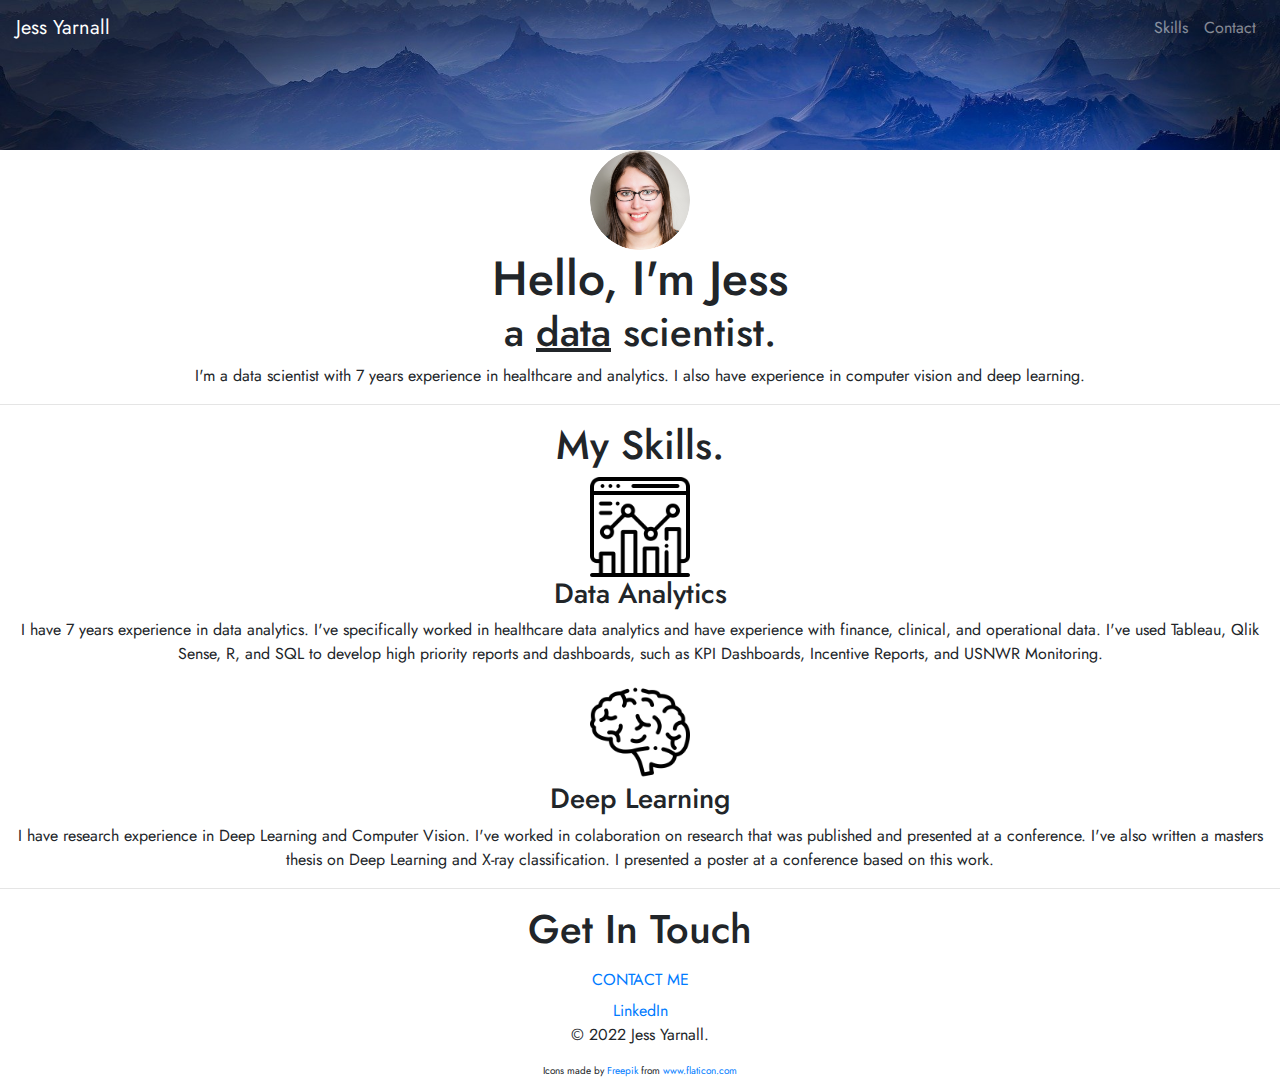
==== commit 4434dfbd: "adjust banner" ====
--- a/docs/index.html
+++ b/docs/index.html
@@ -16,7 +16,7 @@
 
 <body>
   <div class="top-container">
-    <nav class="navbar navbar-expand-lg navbar-light">
+    <nav class="navbar navbar-expand-lg navbar-dark">
 
       <a class="navbar-brand" href="">Jess Yarnall</a>
 
@@ -46,11 +46,10 @@
     <div class="profile">
       <img class='profile-picture' src="images/jyarnall-modified.png" alt="Jess profile">
       <div>
-        <h1>Hello.</h1>
-        <h1>I'm Jess</h1>
+        <h1>Hello, I'm Jess</h1>
         <h2>a <span>data</span> scientist.</h2>
       </div>
-      <p>I'm a data scientist with 7 years experience in Healthcare and analytics. I also have experience in computer vision and deep learning.</p>
+      <p>I'm a data scientist with 7 years experience in healthcare and analytics. I also have experience in computer vision and deep learning.</p>
     </div>
     <hr>
     <div class="skills" id="skills">
@@ -72,7 +71,6 @@
     <div class="contact-me" id="footer">
       <h2>Get In Touch</h2>
       <!-- <h3>Lorem ipsum dolor sit amet, non elit.</h3> -->
-      <p>Feel free to contact me.</p>
       <a class="btn" href="mailto:jesseyarnall@gmail.com">CONTACT ME</a>
     </div>
   </div>
@@ -84,7 +82,7 @@
     <a class="footer-link" href="https://twitter.com/">Twitter</a>
     <a class="footer-link" href="https://www.appbrewery.co/">Website</a>
     -->
-    <p>© 2021 Jess Yarnall.</p>
+    <p>© 2022 Jess Yarnall.</p>
   </div>
   <div class="footer-refs">Icons made by <a href="https://www.freepik.com" title="Freepik">Freepik</a> from <a href="https://www.flaticon.com/" title="Flaticon">www.flaticon.com</a></div>
 </body>
--- a/docs/CSS/styles.css
+++ b/docs/CSS/styles.css
@@ -1,9 +1,3 @@
-@media only screen and (min-device-width : 320px) and (max-device-width : 480px) {
-  body {
-    background: #999;
-    width: 100%;
-  }
-}
 
 body {
   margin: 0;
@@ -12,9 +6,9 @@
 }
 
 h1 {
-  font-size: 4rem;
+  font-size: 3rem;
   margin: 0px auto 0 auto;
-  font-family: 'Nanum Pen Script', cursive;
+  font-family: 'Jost', sans-serif;
 }
 
 h2 {
@@ -23,9 +17,9 @@
 }
 
 .top-container {
-  background-image: url("../images/backgroundForest.png");
+  background-image: url("../images/planets.jpg");
   background-repeat: repeat-x;
-  background-size: 200px;
+  background-size: 100%;
   position: relative;
   height: 150px;
 
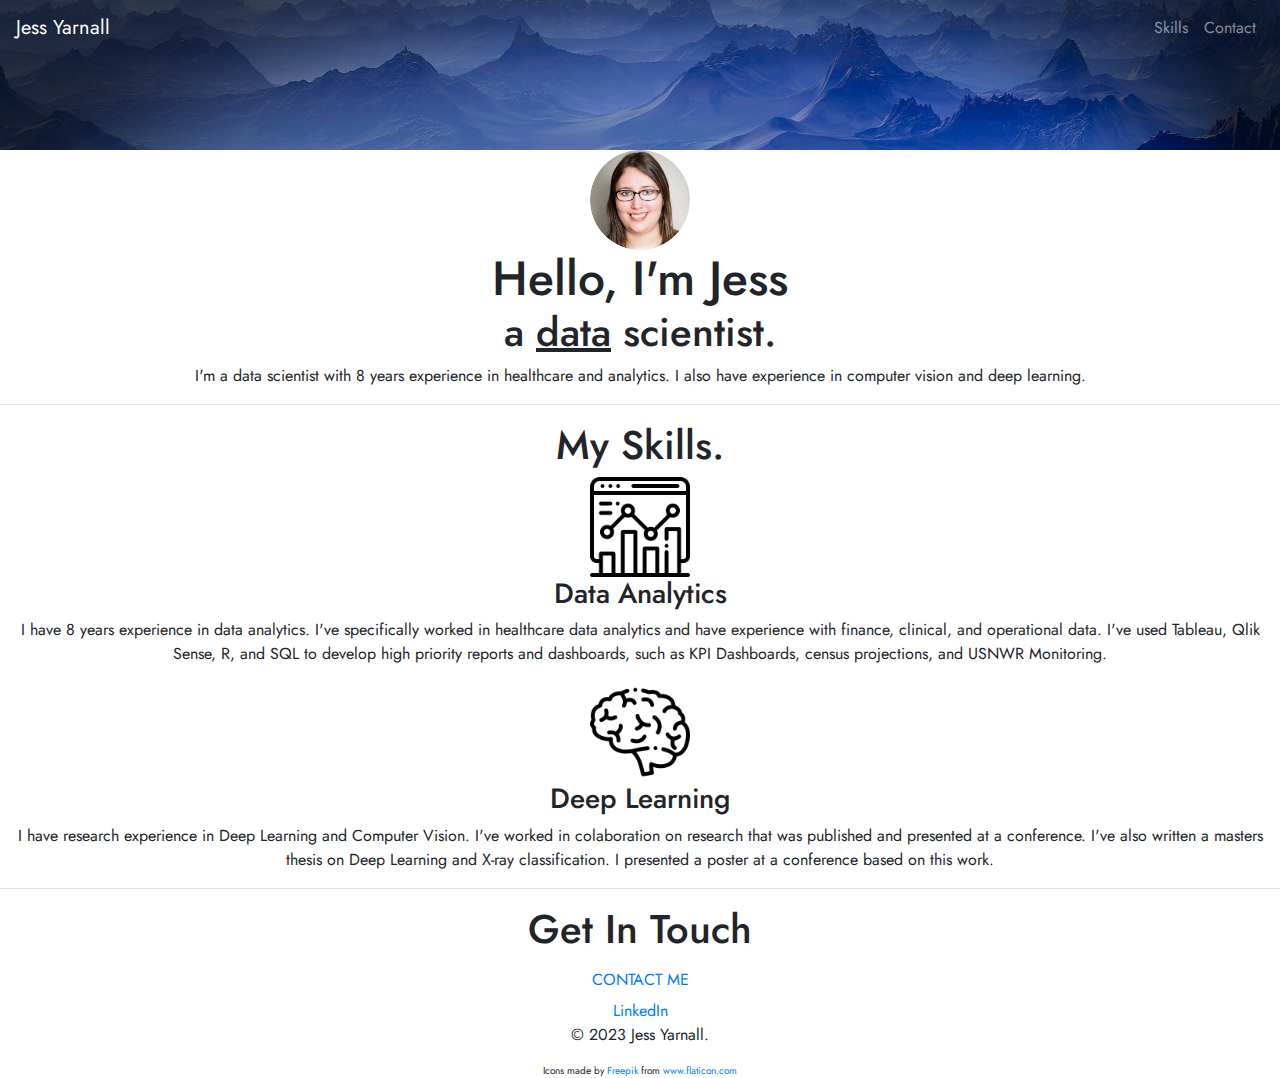
==== commit e8fe9569: "Update index.html" ====
--- a/docs/index.html
+++ b/docs/index.html
@@ -49,7 +49,7 @@
         <h1>Hello, I'm Jess</h1>
         <h2>a <span>data</span> scientist.</h2>
       </div>
-      <p>I'm a data scientist with 7 years experience in healthcare and analytics. I also have experience in computer vision and deep learning.</p>
+      <p>I'm a data scientist with 8 years experience in healthcare and analytics. I also have experience in computer vision and deep learning.</p>
     </div>
     <hr>
     <div class="skills" id="skills">
@@ -57,8 +57,8 @@
       <div class="skill-row">
         <img class="skill-icons" src="images/analytics.png" alt="">
         <h3>Data Analytics</h3>
-        <p>I have 7 years experience in data analytics. I've specifically worked in healthcare data analytics and have experience with finance, clinical, and operational data.
-        I've used Tableau, Qlik Sense, R, and SQL to develop high priority reports and dashboards, such as KPI Dashboards, Incentive Reports, and USNWR Monitoring.</p>
+        <p>I have 8 years experience in data analytics. I've specifically worked in healthcare data analytics and have experience with finance, clinical, and operational data.
+        I've used Tableau, Qlik Sense, R, and SQL to develop high priority reports and dashboards, such as KPI Dashboards, census projections, and USNWR Monitoring.</p>
       </div>
       <div class="skill-row">
         <img class="skill-icons" src="images/brainstorm.png" alt="">
@@ -82,7 +82,7 @@
     <a class="footer-link" href="https://twitter.com/">Twitter</a>
     <a class="footer-link" href="https://www.appbrewery.co/">Website</a>
     -->
-    <p>© 2022 Jess Yarnall.</p>
+    <p>© 2023 Jess Yarnall.</p>
   </div>
   <div class="footer-refs">Icons made by <a href="https://www.freepik.com" title="Freepik">Freepik</a> from <a href="https://www.flaticon.com/" title="Flaticon">www.flaticon.com</a></div>
 </body>
